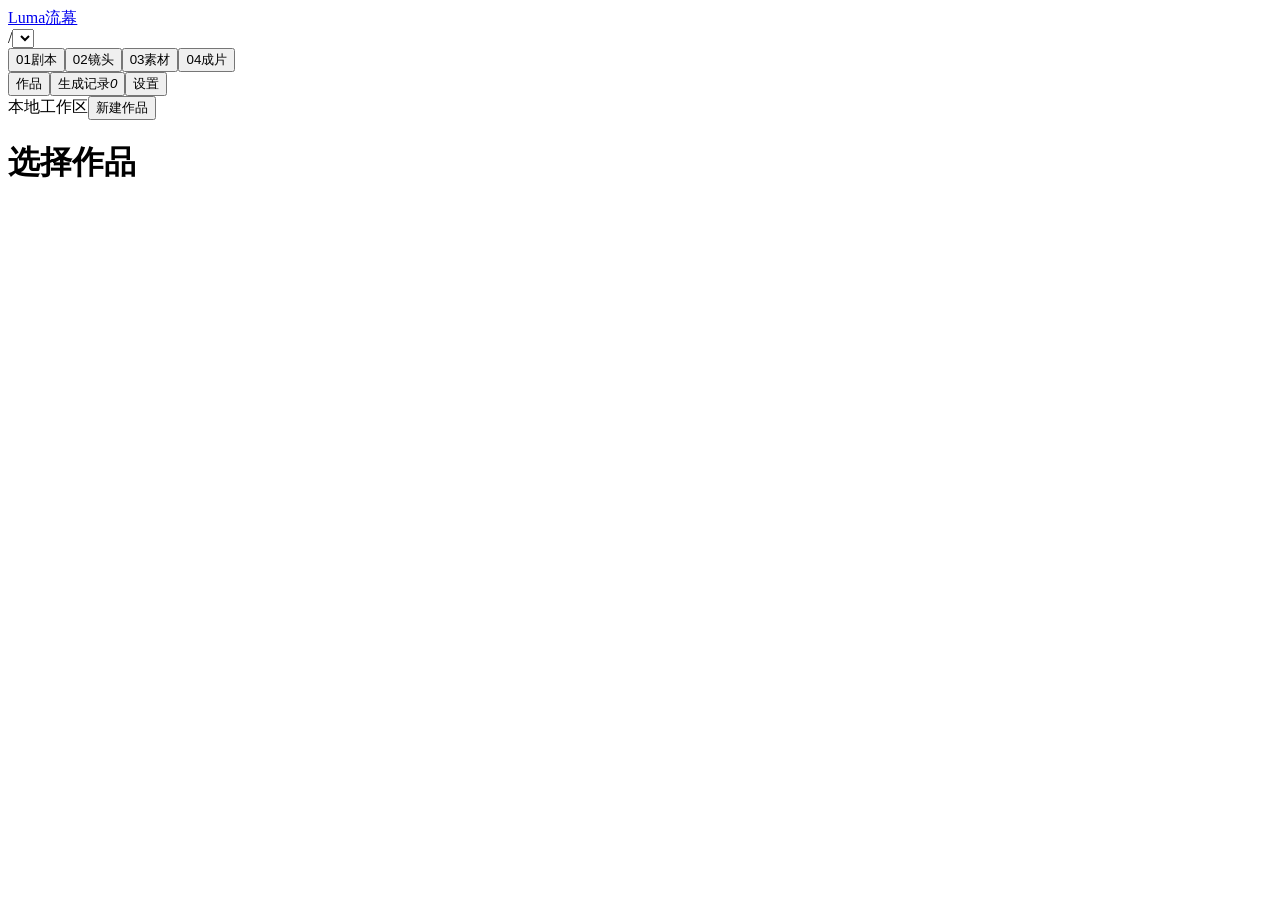
==== web/index.html @ 2d0ea931 "Publish Luma Studio developer preview source" ====
<!doctype html><html lang="zh-CN"><head><meta charset="utf-8"><meta name="viewport" content="width=device-width,initial-scale=1"><title>流幕 Luma · AI 漫剧工作室</title><link rel="stylesheet" href="/studio.css"></head><body>
<div class="studio-atmosphere" aria-hidden="true"><i></i><i></i></div>
<header class="studio-header"><a class="brand" href="/" aria-label="流幕 Luma 工作室"><span class="brand-mark" aria-hidden="true"><i></i><i></i><i></i></span><span>Luma<span class="brand-tag">流幕</span></span></a><div class="project-switch"><span aria-hidden="true">/</span><select id="projects" aria-label="切换作品"></select></div><nav class="workspace-tabs" aria-label="作品工作区"><button id="open-story"><span class="tab-number">01</span><span>剧本</span></button><button id="open-shots"><span class="tab-number">02</span><span>镜头</span></button><button id="open-assets"><span class="tab-number">03</span><span>素材</span></button><button id="open-delivery"><span class="tab-number">04</span><span>成片</span></button><span id="tab-cursor" aria-hidden="true" hidden></span></nav><nav id="nav" aria-label="工作室导航"><button data-view="library" aria-label="作品" title="作品"><img class="ui-icon" src="/icons/layout-grid.svg" alt="" aria-hidden="true"><span>作品</span></button><button data-view="jobs" aria-label="生成记录" title="生成记录"><img class="ui-icon" src="/icons/history.svg" alt="" aria-hidden="true"><span>生成记录</span><i id="jobcount">0</i></button><button data-view="settings" aria-label="设置" title="设置"><img class="ui-icon" src="/icons/adjustments-horizontal.svg" alt="" aria-hidden="true"><span>设置</span></button></nav><div class="head-right"><span id="connection">本地工作区</span><button id="new">新建作品</button></div></header>
<div class="layout"><main><div class="project-bar"><h1 id="title" class="sr-only">选择作品</h1><div id="episodebar" class="episode-bar" hidden><label for="episodes" class="sr-only">剧集</label><select id="episodes" aria-label="选择剧集"></select><span id="episode-summary"></span><button id="episode-continuity" class="text-button" hidden>确认承接</button><details class="episode-options"><summary>剧集选项</summary><div class="actions"><button id="rename-episode">重命名</button><button id="add-episode">新建一集</button></div></details></div></div><section id="content"></section><nav id="workspace-stepper" aria-label="上下切换工作区" hidden><button id="step-back" class="text-button"></button><span id="scroll-cue" role="status"></span><button id="step-next" class="text-button"></button></nav></main></div><div id="toast" role="status"></div><div id="edge-switch-feedback" data-active="false" aria-hidden="true"></div>
<dialog id="continuitydialog" class="form-sheet" aria-labelledby="continuity-title">
<form id="continuity-form">
<header class="sheet-heading"><h2 id="continuity-title">确认剧集承接</h2><button type="button" class="icon-button" data-close-sheet aria-label="关闭窗口"><img class="ui-icon" src="/icons/x.svg" alt="" aria-hidden="true"></button></header>
<section class="sheet-body">
<p id="continuity-note"></p><div id="continuity-diff"></div>
<label id="continuity-choice">本集如何承接<select id="continuity-resolution"><option value="inherit">继承上集状态</option><option value="keep">保留本集原状态</option></select></label>
<label id="continuity-reason-label" hidden>保留原因<textarea id="continuity-reason" rows="2" maxlength="2000"></textarea></label>
</section>
<footer class="form-footer"><button type="button" class="text-button" id="continuity-upstream" hidden>查看上集</button><button type="submit" id="continuity-confirm">确认承接</button></footer>
</form></dialog>
<dialog id="projectnamedialog" aria-labelledby="project-name-title" class="form-sheet"><form id="project-name-form"><header class="sheet-heading"><h2 id="project-name-title">作品名称</h2><button type="button" class="icon-button" data-close-sheet aria-label="关闭窗口"><img class="ui-icon" src="/icons/x.svg" alt="" aria-hidden="true"></button></header><section class="sheet-body"><label>名称<input id="project-name" autofocus required maxlength="200" autocomplete="off"></label></section><div class="actions"><button type="button" id="project-name-cancel">取消</button><button type="submit" class="primary">保存名称</button></div></form></dialog><dialog id="newdialog" aria-labelledby="new-title" class="form-sheet"><form id="newform"><header class="sheet-heading"><h2 id="new-title">新建作品</h2><button type="button" class="icon-button" data-close-sheet aria-label="关闭窗口"><img class="ui-icon" src="/icons/x.svg" alt="" aria-hidden="true"></button></header><section class="sheet-body"><label>作品名称<input name="title" autofocus required maxlength="200" placeholder="例如：末班渡轮"></label><details class="new-work-script"><summary>添加已有剧本（可稍后）</summary><label>第一集剧本<textarea name="script" rows="5" placeholder="粘贴小说、故事或剧本。"></textarea></label></details></section><div class="actions"><button type="button" id="close">取消</button><button class="primary">创建作品</button></div></form></dialog><dialog id="episodedialog" aria-labelledby="episode-dialog-title" class="form-sheet"><form id="episodeform"><header class="sheet-heading"><h2 id="episode-dialog-title">新建一集</h2><button type="button" class="icon-button" data-close-sheet aria-label="关闭窗口"><img class="ui-icon" src="/icons/x.svg" alt="" aria-hidden="true"></button></header><section class="sheet-body"><label>剧集名称<input id="episode-name" autofocus required maxlength="100" autocomplete="off"></label></section><div class="actions"><button type="button" id="episode-close">取消</button><button class="primary">保存剧集</button></div></form></dialog><dialog id="assetdialog" aria-labelledby="asset-title" class="form-sheet"><form id="assetform"><header class="sheet-heading"><h2 id="asset-title">新增素材</h2><button type="button" class="icon-button" data-close-sheet aria-label="关闭窗口"><img class="ui-icon" src="/icons/x.svg" alt="" aria-hidden="true"></button></header><section class="sheet-body"><label>素材名称<input name="name" autofocus required maxlength="200"></label><label>素材类型<select name="kind"><option value="character">角色</option><option value="scene">场景</option><option value="prop">道具</option><option value="style">视觉风格</option><option value="voice">声音</option></select></label><label>外观与风格<textarea name="description" rows="4"></textarea></label></section><div class="actions"><button type="button" id="asset-close">取消</button><button class="primary">添加素材</button></div></form></dialog><dialog id="adoptdialog" aria-labelledby="adopt-title" class="form-sheet"><form method="dialog"><header class="sheet-heading"><h2 id="adopt-title">采纳整集分镜方案</h2><button type="button" class="icon-button" data-close-sheet aria-label="关闭窗口"><img class="ui-icon" src="/icons/x.svg" alt="" aria-hidden="true"></button></header><section class="sheet-body"><label>采纳方式<select id="adopt-mode"><option value="append">追加到现有镜头之后</option><option value="merge">按序合并：只更新文字，保留素材</option><option value="replace">整版替换：换掉本集全部镜头</option></select></label><p id="adopt-note" class="muted"></p><ol id="adopt-list" class="adopt-list"></ol><p id="adopt-blocked" class="candidate-warning" role="status" hidden></p></section><div class="actions"><button value="cancel">取消</button><button value="confirm" id="adopt-confirm" class="primary">采纳</button></div></form></dialog><dialog id="revisiondialog" aria-labelledby="revision-title" class="form-sheet"><form method="dialog"><header class="sheet-heading"><h2 id="revision-title">确认这一镜的修改</h2><button type="button" class="icon-button" data-close-sheet aria-label="关闭窗口"><img class="ui-icon" src="/icons/x.svg" alt="" aria-hidden="true"></button></header><section class="sheet-body"><p id="revision-note" class="muted"></p><div id="revision-diff" class="revision-diff"></div><p class="muted">只更新这一镜。原有画面和声音会保留，应用后需要重新确认这一镜。</p></section><div class="actions"><button value="cancel">暂不修改</button><button value="confirm" class="primary">确认修改</button></div></form></dialog><dialog id="confirmdialog" aria-labelledby="confirm-title" class="form-sheet"><form method="dialog"><header class="sheet-heading"><h2 id="confirm-title">确认制作操作</h2><button type="button" class="icon-button" data-close-sheet aria-label="关闭窗口"><img class="ui-icon" src="/icons/x.svg" alt="" aria-hidden="true"></button></header><section class="sheet-body"><p id="confirm-message"></p></section><div class="actions"><button value="cancel">取消</button><button value="confirm" class="primary">确认继续</button></div></form></dialog><script src="/creation-ui.js"></script><script src="/drama-import-ui.js"></script><script src="/preparation-ui.js"></script><script src="/editor-ui.js"></script><script src="/workspace-ui.js"></script><script src="/character-ui.js"></script><script src="/production-ui.js"></script><script src="/canvas-ui.js"></script><script src="/navigation-ui.js"></script><script src="/app.js"></script></body></html>
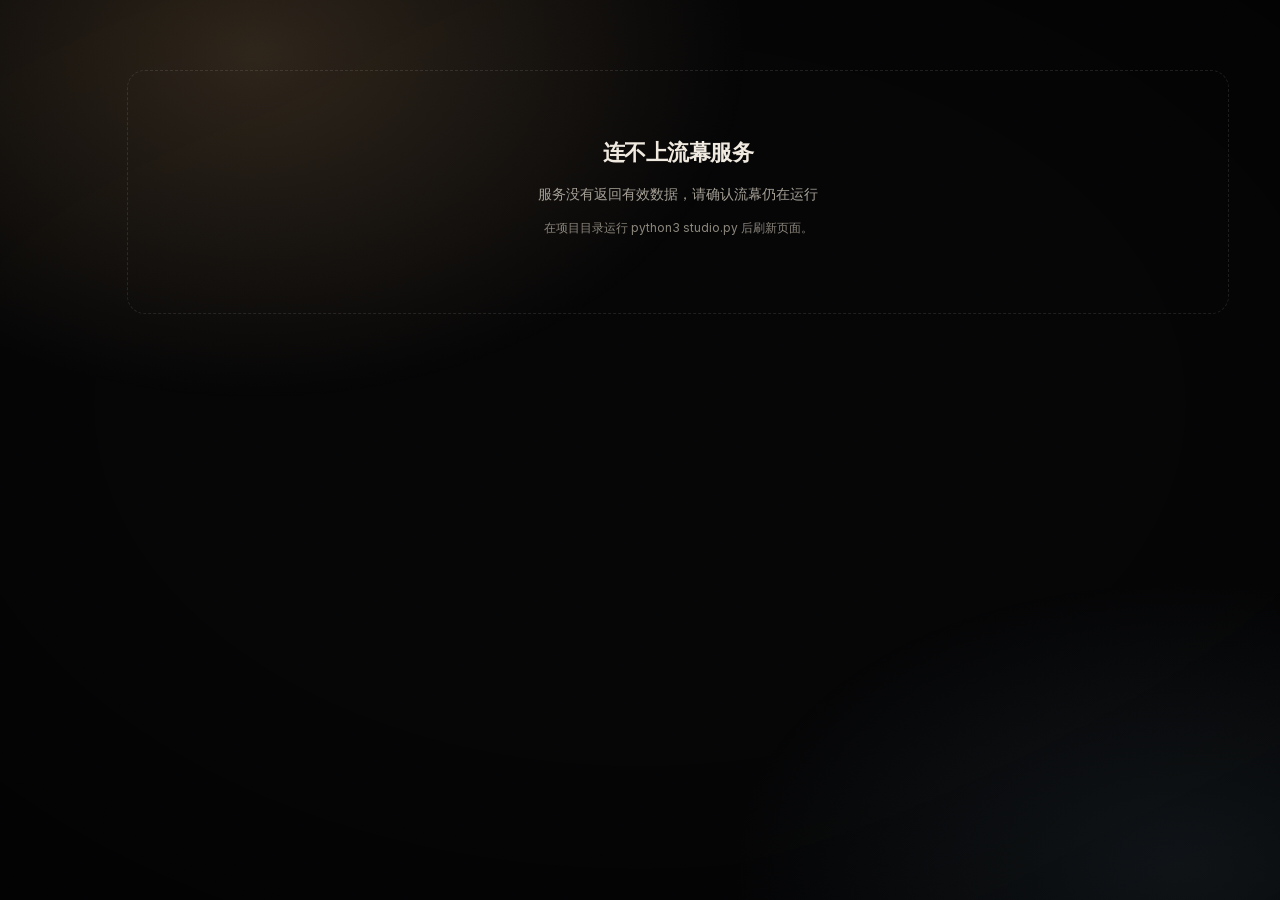
==== commit 45c3c7d0: "Sync Luma Studio workspace and document the developer preview" ====
--- a/web/index.html
+++ b/web/index.html
@@ -1,15 +1,36 @@
-<!doctype html><html lang="zh-CN"><head><meta charset="utf-8"><meta name="viewport" content="width=device-width,initial-scale=1"><title>流幕 Luma · AI 漫剧工作室</title><link rel="stylesheet" href="/studio.css"></head><body>
-<div class="studio-atmosphere" aria-hidden="true"><i></i><i></i></div>
-<header class="studio-header"><a class="brand" href="/" aria-label="流幕 Luma 工作室"><span class="brand-mark" aria-hidden="true"><i></i><i></i><i></i></span><span>Luma<span class="brand-tag">流幕</span></span></a><div class="project-switch"><span aria-hidden="true">/</span><select id="projects" aria-label="切换作品"></select></div><nav class="workspace-tabs" aria-label="作品工作区"><button id="open-story"><span class="tab-number">01</span><span>剧本</span></button><button id="open-shots"><span class="tab-number">02</span><span>镜头</span></button><button id="open-assets"><span class="tab-number">03</span><span>素材</span></button><button id="open-delivery"><span class="tab-number">04</span><span>成片</span></button><span id="tab-cursor" aria-hidden="true" hidden></span></nav><nav id="nav" aria-label="工作室导航"><button data-view="library" aria-label="作品" title="作品"><img class="ui-icon" src="/icons/layout-grid.svg" alt="" aria-hidden="true"><span>作品</span></button><button data-view="jobs" aria-label="生成记录" title="生成记录"><img class="ui-icon" src="/icons/history.svg" alt="" aria-hidden="true"><span>生成记录</span><i id="jobcount">0</i></button><button data-view="settings" aria-label="设置" title="设置"><img class="ui-icon" src="/icons/adjustments-horizontal.svg" alt="" aria-hidden="true"><span>设置</span></button></nav><div class="head-right"><span id="connection">本地工作区</span><button id="new">新建作品</button></div></header>
-<div class="layout"><main><div class="project-bar"><h1 id="title" class="sr-only">选择作品</h1><div id="episodebar" class="episode-bar" hidden><label for="episodes" class="sr-only">剧集</label><select id="episodes" aria-label="选择剧集"></select><span id="episode-summary"></span><button id="episode-continuity" class="text-button" hidden>确认承接</button><details class="episode-options"><summary>剧集选项</summary><div class="actions"><button id="rename-episode">重命名</button><button id="add-episode">新建一集</button></div></details></div></div><section id="content"></section><nav id="workspace-stepper" aria-label="上下切换工作区" hidden><button id="step-back" class="text-button"></button><span id="scroll-cue" role="status"></span><button id="step-next" class="text-button"></button></nav></main></div><div id="toast" role="status"></div><div id="edge-switch-feedback" data-active="false" aria-hidden="true"></div>
-<dialog id="continuitydialog" class="form-sheet" aria-labelledby="continuity-title">
-<form id="continuity-form">
-<header class="sheet-heading"><h2 id="continuity-title">确认剧集承接</h2><button type="button" class="icon-button" data-close-sheet aria-label="关闭窗口"><img class="ui-icon" src="/icons/x.svg" alt="" aria-hidden="true"></button></header>
-<section class="sheet-body">
-<p id="continuity-note"></p><div id="continuity-diff"></div>
-<label id="continuity-choice">本集如何承接<select id="continuity-resolution"><option value="inherit">继承上集状态</option><option value="keep">保留本集原状态</option></select></label>
-<label id="continuity-reason-label" hidden>保留原因<textarea id="continuity-reason" rows="2" maxlength="2000"></textarea></label>
-</section>
-<footer class="form-footer"><button type="button" class="text-button" id="continuity-upstream" hidden>查看上集</button><button type="submit" id="continuity-confirm">确认承接</button></footer>
-</form></dialog>
-<dialog id="projectnamedialog" aria-labelledby="project-name-title" class="form-sheet"><form id="project-name-form"><header class="sheet-heading"><h2 id="project-name-title">作品名称</h2><button type="button" class="icon-button" data-close-sheet aria-label="关闭窗口"><img class="ui-icon" src="/icons/x.svg" alt="" aria-hidden="true"></button></header><section class="sheet-body"><label>名称<input id="project-name" autofocus required maxlength="200" autocomplete="off"></label></section><div class="actions"><button type="button" id="project-name-cancel">取消</button><button type="submit" class="primary">保存名称</button></div></form></dialog><dialog id="newdialog" aria-labelledby="new-title" class="form-sheet"><form id="newform"><header class="sheet-heading"><h2 id="new-title">新建作品</h2><button type="button" class="icon-button" data-close-sheet aria-label="关闭窗口"><img class="ui-icon" src="/icons/x.svg" alt="" aria-hidden="true"></button></header><section class="sheet-body"><label>作品名称<input name="title" autofocus required maxlength="200" placeholder="例如：末班渡轮"></label><details class="new-work-script"><summary>添加已有剧本（可稍后）</summary><label>第一集剧本<textarea name="script" rows="5" placeholder="粘贴小说、故事或剧本。"></textarea></label></details></section><div class="actions"><button type="button" id="close">取消</button><button class="primary">创建作品</button></div></form></dialog><dialog id="episodedialog" aria-labelledby="episode-dialog-title" class="form-sheet"><form id="episodeform"><header class="sheet-heading"><h2 id="episode-dialog-title">新建一集</h2><button type="button" class="icon-button" data-close-sheet aria-label="关闭窗口"><img class="ui-icon" src="/icons/x.svg" alt="" aria-hidden="true"></button></header><section class="sheet-body"><label>剧集名称<input id="episode-name" autofocus required maxlength="100" autocomplete="off"></label></section><div class="actions"><button type="button" id="episode-close">取消</button><button class="primary">保存剧集</button></div></form></dialog><dialog id="assetdialog" aria-labelledby="asset-title" class="form-sheet"><form id="assetform"><header class="sheet-heading"><h2 id="asset-title">新增素材</h2><button type="button" class="icon-button" data-close-sheet aria-label="关闭窗口"><img class="ui-icon" src="/icons/x.svg" alt="" aria-hidden="true"></button></header><section class="sheet-body"><label>素材名称<input name="name" autofocus required maxlength="200"></label><label>素材类型<select name="kind"><option value="character">角色</option><option value="scene">场景</option><option value="prop">道具</option><option value="style">视觉风格</option><option value="voice">声音</option></select></label><label>外观与风格<textarea name="description" rows="4"></textarea></label></section><div class="actions"><button type="button" id="asset-close">取消</button><button class="primary">添加素材</button></div></form></dialog><dialog id="adoptdialog" aria-labelledby="adopt-title" class="form-sheet"><form method="dialog"><header class="sheet-heading"><h2 id="adopt-title">采纳整集分镜方案</h2><button type="button" class="icon-button" data-close-sheet aria-label="关闭窗口"><img class="ui-icon" src="/icons/x.svg" alt="" aria-hidden="true"></button></header><section class="sheet-body"><label>采纳方式<select id="adopt-mode"><option value="append">追加到现有镜头之后</option><option value="merge">按序合并：只更新文字，保留素材</option><option value="replace">整版替换：换掉本集全部镜头</option></select></label><p id="adopt-note" class="muted"></p><ol id="adopt-list" class="adopt-list"></ol><p id="adopt-blocked" class="candidate-warning" role="status" hidden></p></section><div class="actions"><button value="cancel">取消</button><button value="confirm" id="adopt-confirm" class="primary">采纳</button></div></form></dialog><dialog id="revisiondialog" aria-labelledby="revision-title" class="form-sheet"><form method="dialog"><header class="sheet-heading"><h2 id="revision-title">确认这一镜的修改</h2><button type="button" class="icon-button" data-close-sheet aria-label="关闭窗口"><img class="ui-icon" src="/icons/x.svg" alt="" aria-hidden="true"></button></header><section class="sheet-body"><p id="revision-note" class="muted"></p><div id="revision-diff" class="revision-diff"></div><p class="muted">只更新这一镜。原有画面和声音会保留，应用后需要重新确认这一镜。</p></section><div class="actions"><button value="cancel">暂不修改</button><button value="confirm" class="primary">确认修改</button></div></form></dialog><dialog id="confirmdialog" aria-labelledby="confirm-title" class="form-sheet"><form method="dialog"><header class="sheet-heading"><h2 id="confirm-title">确认制作操作</h2><button type="button" class="icon-button" data-close-sheet aria-label="关闭窗口"><img class="ui-icon" src="/icons/x.svg" alt="" aria-hidden="true"></button></header><section class="sheet-body"><p id="confirm-message"></p></section><div class="actions"><button value="cancel">取消</button><button value="confirm" class="primary">确认继续</button></div></form></dialog><script src="/creation-ui.js"></script><script src="/drama-import-ui.js"></script><script src="/preparation-ui.js"></script><script src="/editor-ui.js"></script><script src="/workspace-ui.js"></script><script src="/character-ui.js"></script><script src="/production-ui.js"></script><script src="/canvas-ui.js"></script><script src="/navigation-ui.js"></script><script src="/app.js"></script></body></html>
+<!doctype html>
+<html lang="zh-CN">
+<head>
+<meta charset="utf-8">
+<meta name="viewport" content="width=device-width,initial-scale=1">
+<meta name="color-scheme" content="dark">
+<title>Luma 流幕</title>
+<link rel="icon" type="image/png" sizes="128x128" href="assets/luma-mark.png?v=clapper-cutout">
+<link rel="stylesheet" href="studio.css">
+</head>
+<body>
+<div class="ambient" aria-hidden="true"><div class="ambient-veil"></div></div>
+<div class="app" id="app">
+  <nav class="rail" id="rail" aria-label="主导航"></nav>
+  <header class="topbar">
+    <div class="context" id="context"></div>
+    <div class="top-actions" id="top-actions"></div>
+  </header>
+  <main id="view" class="view" tabindex="-1"></main>
+</div>
+<aside class="drawer" id="drawer" aria-label="生成记录" hidden></aside>
+<dialog class="modal" id="modal"></dialog>
+<div class="toasts" id="toasts" role="status" aria-live="polite"></div>
+<script src="js/core.js"></script>
+<script src="js/logic.js"></script>
+<script src="js/gesture.js"></script>
+<script src="js/library.js"></script>
+<script src="js/script.js"></script>
+<script src="js/cast.js"></script>
+<script src="js/shots.js"></script>
+<script src="js/delivery.js"></script>
+<script src="js/jobs.js"></script>
+<script src="js/settings.js"></script>
+<script src="js/app.js"></script>
+</body>
+</html>
--- a/web/studio.css
+++ b/web/studio.css
@@ -0,0 +1,600 @@
+/* 流幕 · 深色放映厅：画面是主角，界面退后 */
+@font-face{font-family:"Inter";src:url(fonts/InterVariable.woff2) format("woff2");font-weight:100 900;font-display:swap}
+:root{
+  --black:#000;
+  --glass:rgba(255,255,255,.055);
+  --glass-2:rgba(255,255,255,.09);
+  --glass-3:rgba(255,255,255,.14);
+  --line:rgba(255,255,255,.09);
+  --line-2:rgba(255,255,255,.16);
+  --text:#f3f2ee;
+  --text-2:#a7a6a0;
+  --text-3:#a29e96;
+  --ok:#8fe3ad;
+  --wait:#f2c45a;
+  --stop:#ff8f75;
+  --focus:#ffffff;
+  --r-s:8px;--r-m:12px;--r-l:18px;
+  --type-detail:12px;
+  --type-label:13px;
+  --type-control:14px;
+  --type-reading:16px;
+  --space-2:8px;
+  --space-3:12px;
+  --space-4:16px;
+  --modal-inset:clamp(14px,2.5vw,22px);
+  --font:"Inter",-apple-system,"PingFang SC","Hiragino Sans GB","Microsoft YaHei",sans-serif;
+  --ease:cubic-bezier(.2,.7,.2,1);
+}
+*{box-sizing:border-box}
+html,body{margin:0;height:100%;background:var(--black);color:var(--text);font:var(--type-control)/1.55 var(--font);-webkit-font-smoothing:antialiased}
+button,input,select,textarea{font:inherit;color:inherit}
+img,video{display:block;max-width:100%}
+[hidden]{display:none!important}
+.num{font-variant-numeric:tabular-nums}
+:focus-visible{outline:2px solid var(--focus);outline-offset:2px;border-radius:6px}
+::selection{background:rgba(255,255,255,.25)}
+
+/* 氛围背景：当前画面放大模糊 */
+.ambient{position:fixed;inset:0;overflow:hidden;z-index:0;pointer-events:none}
+.ambient-media{position:absolute;inset:-12%;background-size:cover;background-position:center;filter:blur(80px) saturate(1.35) brightness(.7);opacity:.55;transform:scale(1.1);transition:background-image .8s var(--ease),opacity .8s var(--ease)}
+.ambient-media video{width:100%;height:100%;object-fit:cover}
+.ambient-veil{position:absolute;inset:0;background:radial-gradient(ellipse 80% 70% at 50% 40%,transparent 0,rgba(0,0,0,.55) 60%,#000 100%)}
+
+/* 顶栏和工作区共用内容边线，切页时外框保持原位。 */
+:root{
+  --workspace-gutter:max(clamp(32px,4vw,68px),calc((100% - 1320px)/2));
+  --workspace-top:clamp(10px,1.6vh,16px);
+  --workspace-bottom:16px;
+  --workspace-side:clamp(280px,26vw,380px);
+  --workspace-gap:14px;
+}
+.app{position:relative;z-index:1;display:grid;grid-template-columns:76px minmax(0,1fr);grid-template-rows:56px minmax(0,1fr);height:100vh;height:100dvh}
+.rail{grid-column:1;grid-row:1/3;display:flex;flex-direction:column;align-items:center;gap:4px;padding:14px 0 16px;background:rgba(0,0,0,.42);backdrop-filter:blur(24px);border-right:1px solid var(--line);z-index:5}
+.rail-mark{width:34px;height:34px;border:0;padding:0;margin-bottom:16px;border-radius:9px;cursor:pointer;background:none;display:grid;place-items:center}
+.rail-mark img{width:100%;height:100%;display:block}
+.rail-mark:hover{opacity:.82}
+.rail-item{position:relative;width:60px;padding:8px 0 7px;border:0;border-radius:12px;background:none;color:var(--text-2);display:flex;flex-direction:column;align-items:center;gap:4px;font-size:11px;cursor:pointer}
+.rail-item:hover{color:var(--text);background:var(--glass)}
+.rail-item[aria-current="page"],.rail-item[aria-expanded="true"]{color:var(--text);background:var(--glass-2)}
+.rail-item:disabled{opacity:.28;cursor:not-allowed;background:none}
+.rail-gap{flex:1}
+.rail-badge{position:absolute;top:3px;right:9px;min-width:16px;height:16px;padding:0 4px;border-radius:8px;background:#fff;color:#000;font-size:10px;display:grid;place-items:center}
+.topbar{grid-column:2;grid-row:1;display:flex;align-items:center;gap:14px;padding-inline:var(--workspace-gutter)}
+.context{display:flex;align-items:center;gap:6px;min-width:0}
+.top-actions{margin-left:auto;display:flex;align-items:center;gap:8px}
+.view{grid-column:2;grid-row:2;min-height:0;overflow:clip;outline:none}
+
+/* 按钮 */
+.btn{text-decoration:none;display:inline-flex;align-items:center;justify-content:center;gap:7px;height:36px;padding:0 16px;border-radius:999px;border:1px solid var(--line-2);background:var(--glass);backdrop-filter:blur(16px);color:var(--text);font-weight:550;font-size:var(--type-label);cursor:pointer;white-space:nowrap;transition:background .15s,border-color .15s,opacity .15s}
+.btn:hover{background:var(--glass-2);border-color:rgba(255,255,255,.24)}
+.btn.primary{background:#fff;color:#000;border-color:#fff}
+.btn.primary:hover{background:#e9e9e6}
+.btn.ghost{background:none;border-color:transparent;color:var(--text-2)}
+.btn.ghost:hover{color:var(--text);background:var(--glass)}
+.btn.small{height:30px;padding:0 11px;font-size:var(--type-detail)}
+.btn.danger{color:var(--stop)}
+.btn:disabled{opacity:.38;cursor:not-allowed}
+.btn .spark{font-size:12px;opacity:.85}
+.icon-btn{width:36px;height:36px;padding:0;border-radius:50%}
+.badge{min-width:18px;height:18px;padding:0 5px;border-radius:9px;background:#fff;color:#000;font-size:11px;font-weight:700;display:inline-grid;place-items:center}
+
+/* 下拉切换 */
+.switch{display:flex;align-items:center;gap:6px;height:34px;padding:0 12px;border-radius:999px;background:none;border:1px solid transparent;color:var(--text-2);cursor:pointer;max-width:240px}
+.switch:hover{background:var(--glass);color:var(--text)}
+.switch b{color:var(--text);font-weight:550;overflow:hidden;text-overflow:ellipsis;white-space:nowrap}
+.switch svg{flex:none;opacity:.6}
+.menu{position:fixed;z-index:30;min-width:220px;max-height:60vh;overflow:auto;padding:6px;border-radius:var(--r-m);background:rgba(18,18,18,.92);border:1px solid var(--line-2);backdrop-filter:blur(24px);box-shadow:0 20px 60px rgba(0,0,0,.6)}
+.menu button{display:flex;width:100%;align-items:center;justify-content:space-between;gap:10px;padding:8px 10px;border:0;background:none;border-radius:8px;text-align:left;cursor:pointer;color:var(--text-2)}
+.menu button:hover,.menu button[aria-current="true"]{background:var(--glass-2);color:var(--text)}
+.menu hr{border:0;border-top:1px solid var(--line);margin:6px 2px}
+
+/* 表单 */
+.field{display:flex;flex-direction:column;gap:6px}
+.field>span{font-size:var(--type-label);color:var(--text-2)}
+.input,.select,.textarea{width:100%;min-width:0;background:rgba(255,255,255,.04);border:1px solid var(--line);border-radius:var(--r-s);padding:9px 11px;color:var(--text);transition:border-color .15s,background .15s}
+.input:hover,.select:hover,.textarea:hover{border-color:var(--line-2)}
+.input:focus,.select:focus,.textarea:focus{outline:none;border-color:rgba(255,255,255,.4);background:rgba(255,255,255,.06)}
+.textarea{resize:vertical;min-height:84px;line-height:1.65}
+.select{appearance:none;background-image:linear-gradient(45deg,transparent 50%,#999 50%),linear-gradient(135deg,#999 50%,transparent 50%);background-position:calc(100% - 15px) 52%,calc(100% - 10px) 52%;background-size:5px 5px;background-repeat:no-repeat;padding-right:30px}
+.select option{background:#161616}
+.row{display:flex;gap:10px;align-items:center}
+.row.wrap{flex-wrap:wrap}
+.grid2{display:grid;grid-template-columns:1fr 1fr;gap:12px}
+.muted{color:var(--text-2)}
+.faint{color:var(--text-3);font-size:var(--type-detail);line-height:1.5}
+.spacer{flex:1}
+
+/* 状态 */
+.dot{width:7px;height:7px;border-radius:50%;flex:none;background:var(--text-3)}
+.dot.ok{background:var(--ok)}.dot.wait{background:var(--wait)}.dot.stop{background:var(--stop)}.dot.run{background:#fff;animation:pulse 1.4s ease-in-out infinite}
+@keyframes pulse{50%{opacity:.3}}
+.status{display:inline-flex;align-items:center;gap:7px;font-size:12px;color:var(--text-2)}
+.chip{display:inline-flex;align-items:center;gap:6px;height:26px;padding:0 10px;border-radius:999px;background:rgba(0,0,0,.45);border:1px solid var(--line-2);backdrop-filter:blur(12px);font-size:12px;color:#dcdbd6;white-space:nowrap}
+.notice{display:flex;gap:12px;align-items:flex-start;padding:12px 14px;border-radius:var(--r-m);border:1px solid var(--line-2);background:var(--glass)}
+.notice.wait{border-color:rgba(242,196,90,.35);background:rgba(242,196,90,.07)}
+.notice.stop{border-color:rgba(255,143,117,.35);background:rgba(255,143,117,.07)}
+.notice p{margin:0}
+.notice .grow{flex:1;min-width:0}
+
+/* 面板 */
+.panel{background:rgba(14,14,14,.72);border:1px solid var(--line);border-radius:var(--r-l);backdrop-filter:blur(28px)}
+.panel-head{display:flex;align-items:center;gap:var(--space-2);padding:var(--space-4) var(--space-4) 0}
+.panel-head h2{margin:0;font-size:var(--type-reading);font-weight:600;letter-spacing:-.01em}
+.panel-body{padding:var(--space-4);display:flex;flex-direction:column;gap:var(--space-3)}
+h1,h2,h3{letter-spacing:-.02em}
+
+/* 场记板：作品库与镜头工作台共用的创作栏 */
+.slate{position:relative;border-radius:20px;background:rgba(20,20,20,.86);border:1px solid var(--line-2);backdrop-filter:blur(30px);box-shadow:0 24px 80px rgba(0,0,0,.55);padding:12px 16px 14px}
+.slate-tag{display:flex;align-items:center;gap:12px;font-size:12px;color:var(--text-3);padding:0 0 9px 34px;margin-bottom:10px;border-bottom:1px dashed var(--line-2);position:relative;min-height:22px}
+.slate-tag:before{content:"";position:absolute;left:0;top:3px;width:24px;height:12px;border-radius:2px;background:repeating-linear-gradient(135deg,rgba(255,255,255,.75) 0 4px,transparent 4px 8px);opacity:.55}
+.slate-tag .num{color:var(--text-2)}
+.slate-state{display:inline-flex;align-items:center;gap:6px}
+.slate-text{display:block;width:100%;border:0;background:none;resize:none;color:var(--text);font-size:15px;line-height:1.7;min-height:52px;padding:0}
+.slate-text:focus{outline:none}
+.slate-text::placeholder,.slate-title::placeholder{color:var(--text-3)}
+.slate-row{display:flex;align-items:center;gap:10px;margin-top:10px}
+.slate-title{width:210px;background:none;border:0;border-bottom:1px solid var(--line-2);padding:6px 2px;color:var(--text);font-size:13px}
+.slate-title:focus{outline:none;border-color:rgba(255,255,255,.5)}
+
+/* 作品库 */
+.library{display:flex;flex-direction:column}
+.lib-hero{display:flex;flex-direction:column;align-items:center;text-align:center;gap:12px;margin-bottom:60px}
+.lib-hero h1{margin:0;font-size:46px;line-height:1.08;font-weight:650;letter-spacing:-.035em}
+.lib-hero p{margin:0;color:var(--text-2)}
+.slate.big{width:min(860px,100%);text-align:left;margin-top:16px}
+.lib-head{display:flex;align-items:baseline;gap:12px;margin:0 0 8px}
+.lib-head h2{margin:0;font-size:20px;font-weight:620}
+.wall{display:grid;grid-template-columns:repeat(auto-fill,minmax(min(100%,190px),1fr));gap:16px}
+.work{position:relative;display:block;width:100%;min-width:0;border-radius:16px;overflow:hidden;border:1px solid var(--line);background:#0c0c0c;padding:0;text-align:left;cursor:pointer;transition:border-color .2s,transform .3s var(--ease)}
+.work:hover{border-color:var(--line-2);transform:translateY(-2px)}
+.work .cover{position:absolute;inset:0;background-size:cover;background-position:center}
+.work .cover.empty{display:grid;place-items:center;background:radial-gradient(ellipse at 30% 25%,#2a2a2a,#0b0b0b 72%)}
+.work .cover.empty span{font-size:72px;font-weight:700;color:rgba(255,255,255,.08)}
+.work:after{content:"";position:absolute;inset:0;background:linear-gradient(180deg,transparent 45%,rgba(0,0,0,.88))}
+.work .meta{position:absolute;left:0;right:0;bottom:0;z-index:1;padding:16px 18px}
+.work h3{margin:0 0 5px;font-size:17px;font-weight:620}
+.work .facts{display:flex;gap:10px;color:var(--text-2);font-size:12px}
+.lib-empty{text-align:center}
+.empty-state{border:1px dashed var(--line-2);border-radius:var(--r-l);padding:64px 32px;text-align:center;color:var(--text-2)}
+.empty-state h2{color:var(--text);margin:0 0 8px;font-size:22px}
+
+/* 剧本页 */
+.desk{display:grid;grid-template-rows:minmax(0,1fr)}
+.script-sheet{display:flex;flex-direction:column;min-height:0;overflow:auto;overscroll-behavior-y:contain}
+.script-sheet .sheet-head{display:flex;align-items:center;gap:12px;padding:18px 22px;border-bottom:1px solid var(--line)}
+.script-sheet h1{margin:0;font-size:22px;font-weight:620}
+.script-text{flex:1;width:100%;min-height:64px;padding:clamp(12px,2.6vh,26px) 28px;border:0;background:none;resize:none;color:var(--text);font-size:var(--type-reading);line-height:1.75;max-width:72ch;margin:0 auto;display:block}
+.script-text:focus{outline:none}
+.script-mobile-tabs{display:none}
+.script-sheet .sheet-head,.script-foot{flex:none}
+.script-tools{min-height:0;overflow:auto;overscroll-behavior-y:contain}
+.script-tools>.panel{flex:none}
+.script-reader{white-space:pre-wrap;overflow-wrap:anywhere;line-height:1.85;max-width:72ch;margin:0 auto;width:100%;padding:0 0 12px}
+.script-foot{display:flex;align-items:center;gap:10px;padding:12px 18px;border-top:1px solid var(--line)}
+.side-stack{display:flex;flex-direction:column;gap:16px}
+.ep-list{display:flex;flex-direction:column;gap:2px}
+.ep-list button{display:flex;align-items:center;gap:10px;padding:9px 10px;border-radius:8px;border:0;background:none;color:var(--text-2);cursor:pointer;text-align:left}
+.ep-list button:hover{background:var(--glass)}
+.ep-list button[aria-current="true"]{background:var(--glass-2);color:var(--text)}
+.ep-list .count{margin-left:auto;font-size:12px;color:var(--text-3)}
+.seg{display:inline-flex;padding:3px;border-radius:999px;background:rgba(255,255,255,.05);border:1px solid var(--line)}
+.seg button{border:0;background:none;padding:6px 14px;border-radius:999px;color:var(--text-2);cursor:pointer;font-size:13px}
+.seg button[aria-pressed="true"]{background:#fff;color:#000}
+
+/* 镜头工作台：画面铺满，浮层按需出现，底部场记板 */
+.bench{display:flex;flex-direction:column;gap:10px}
+.shot-workspace{flex:1;min-height:0;display:grid;grid-template-columns:minmax(0,1fr);grid-template-rows:minmax(0,1fr)}
+.desk,.delivery,.shot-workspace.has-inspector{grid-template-columns:minmax(0,1fr) var(--workspace-side);gap:var(--workspace-gap)}
+.stage{position:relative;flex:1;min-height:0;border-radius:20px;overflow:hidden;border:1px solid var(--line);background:#050505;display:grid;place-items:center;box-shadow:0 30px 120px rgba(0,0,0,.6)}
+.stage-media{position:absolute;inset:0;display:grid;place-items:center}
+.stage-media,.stage-glow,.stage-info,.stage-empty{touch-action:pan-x pinch-zoom}
+.stage-media img,.stage-media video{max-width:100%;max-height:100%;object-fit:contain}
+.stage-empty{position:relative;z-index:1;text-align:center;max-width:400px;color:var(--text-2);padding:24px}
+.stage-empty h2{color:var(--text);font-size:20px;margin:0 0 8px}
+.stage-shade{position:absolute;inset:auto 0 0 0;height:50%;background:linear-gradient(180deg,transparent,rgba(0,0,0,.78));pointer-events:none}
+.stage-top{position:absolute;top:16px;left:18px;right:18px;z-index:3;display:flex;align-items:center;gap:6px}
+.chip.tool{height:30px;padding:0 13px;cursor:pointer;font-size:12px}
+.chip.tool:hover,.chip.tool.on{background:#fff;color:#000;border-color:#fff}
+.chip.tool .dot{width:6px;height:6px}
+.stage-info{position:absolute;left:26px;right:96px;bottom:22px;z-index:2}
+.stage-no{font-size:12px;color:rgba(255,255,255,.72)}
+.stage-title{margin:6px 0 0;font-size:34px;line-height:1.15;font-weight:640;letter-spacing:-.025em;max-width:26ch;text-wrap:balance;text-shadow:0 2px 24px rgba(0,0,0,.5)}
+.play{position:absolute;right:22px;bottom:22px;z-index:2;width:50px;height:50px}
+.pop{position:absolute;top:58px;right:16px;bottom:16px;width:min(390px,calc(100% - 32px));z-index:4;display:flex;flex-direction:column;background:rgba(14,14,14,.9);animation:pop .2s var(--ease)}
+.shot-workspace>aside.pop{position:relative;inset:auto;width:auto;min-height:0;overflow:hidden;background:#161617}
+.pop-head{flex:none;display:flex;align-items:center;gap:10px;padding:12px 12px 2px 18px}
+.pop-head h2{margin:0;font-size:var(--type-reading);font-weight:620}
+.pop-body{flex:1;min-height:0;overflow:auto;overscroll-behavior-y:contain;padding:12px 18px 18px;display:flex;flex-direction:column;gap:14px}
+.prep-segment-head{flex-wrap:wrap;gap:6px}
+.prep-segment-head .num,.prep-segment-head .seg button{white-space:nowrap}
+.prep-segment-head .seg{flex:none}
+.prep-segment-head .seg button{padding-inline:9px}
+.sub{font-size:12px;color:var(--text-2);margin:2px 0 -6px}
+
+.reel{flex:none;display:flex;flex-direction:column;gap:8px}
+.reel-head{display:flex;align-items:center;gap:14px;font-size:12px;color:var(--text-2);padding:0 2px}
+.filters{display:flex;gap:2px}
+.filters button{border:0;background:none;color:var(--text-3);padding:3px 10px;border-radius:999px;cursor:pointer;font-size:12px}
+.filters button[aria-pressed="true"]{color:var(--text);background:var(--glass-2)}
+.strip{display:flex;gap:6px;overflow-x:auto;padding:3px 3px 4px;scrollbar-width:thin}
+.shot{position:relative;flex:none;height:58px;min-width:84px;border-radius:10px;overflow:hidden;border:1px solid var(--line);background:#111;cursor:pointer;padding:0;opacity:.82;transition:opacity .15s}
+.shot:hover{opacity:1}
+.shot .thumb{position:absolute;inset:0;background-size:cover;background-position:center}
+.shot:after{content:"";position:absolute;inset:0;background:linear-gradient(180deg,transparent 45%,rgba(0,0,0,.75))}
+.shot .lbl{position:absolute;left:7px;bottom:4px;z-index:1;font-size:11px;color:#fff}
+.shot .dot{position:absolute;top:6px;right:6px;z-index:1;width:6px;height:6px}
+.shot[aria-current="true"]{opacity:1;outline:2px solid #fff;outline-offset:2px}
+.shot.dim{opacity:.3}
+.shot.dragging{opacity:.4}
+.shot.drop{outline:2px dashed rgba(255,255,255,.7);outline-offset:2px}
+.shot-add{flex:none;width:58px;height:58px;border-radius:10px;border:1px dashed var(--line-2);background:none;color:var(--text-2);cursor:pointer;font-size:20px}
+.shot-add:hover{color:var(--text);border-color:rgba(255,255,255,.35)}
+
+.bench>.slate{width:100%;max-height:32%;min-height:0;overflow:auto;overscroll-behavior-y:contain}
+.slate-main{display:flex;gap:14px;align-items:stretch}
+.slate-cast{display:flex;gap:6px;align-items:flex-start;padding-bottom:16px}
+.cast-ref{position:relative;width:52px;height:52px;border-radius:12px;border:1px solid var(--line-2);background:#1b1c20 center/cover;color:var(--text-3);font-weight:620;font-size:16px;cursor:pointer;padding:0}
+.cast-ref span{position:absolute;left:-4px;right:-4px;bottom:-17px;font-size:10px;font-weight:400;color:var(--text-3);white-space:nowrap;overflow:hidden;text-overflow:ellipsis;text-align:center}
+.cast-ref.add{border-style:dashed;background:none;font-size:18px;font-weight:400}
+.cast-ref:hover{border-color:rgba(255,255,255,.4)}
+.slate-body{flex:1;min-width:0;display:flex;flex-direction:column;gap:8px}
+.params{display:flex;gap:6px;flex-wrap:wrap}
+.pm{display:inline-flex;align-items:center;gap:6px;height:30px;padding:0 10px;border-radius:9px;border:1px solid var(--line);background:rgba(255,255,255,.03);font-size:12px;color:var(--text-3);cursor:pointer;white-space:nowrap}
+.pm:hover,.pm:focus-within{border-color:rgba(255,255,255,.32)}
+.pm input,.pm select{background:none;border:0;padding:0;color:var(--text);font-size:var(--type-label);outline:none}
+.pm select option{background:#161616}
+.pm input[type=number]{width:38px}
+#c-camera{width:74px}
+.pm.static{cursor:default}
+button.pm{color:var(--text-2)}
+.slate-act{display:flex;flex-direction:column;justify-content:flex-end;gap:8px;min-width:136px}
+.slate-act .btn{width:100%}
+
+/* 候选素材 */
+.takes{display:grid;grid-template-columns:repeat(2,1fr);gap:8px}
+.take{position:relative;border-radius:10px;overflow:hidden;border:1px solid var(--line);background:#0d0d0d;aspect-ratio:16/10;cursor:pointer;padding:0}
+.take img,.take video{width:100%;height:100%;object-fit:cover}
+.take .tag{position:absolute;left:6px;bottom:6px;font-size:11px;padding:2px 7px;border-radius:999px;background:rgba(0,0,0,.65);color:#ddd}
+.take[aria-pressed="true"]{outline:2px solid #fff;outline-offset:1px}
+.take .warn{position:absolute;right:6px;top:6px;font-size:11px;padding:2px 7px;border-radius:999px;background:rgba(242,196,90,.9);color:#000}
+.audio-row{display:flex;align-items:center;gap:8px;padding:8px 10px;border-radius:10px;border:1px solid var(--line);background:rgba(255,255,255,.03)}
+.audio-row audio{height:30px;flex:1;min-width:0}
+.line-card{display:flex;flex-direction:column;gap:8px;padding:12px;border-radius:var(--r-m);border:1px solid var(--line);background:rgba(255,255,255,.025)}
+.cast-pick{display:flex;flex-wrap:wrap;gap:6px}
+.cast-pick label{display:inline-flex;align-items:center;gap:6px;height:30px;padding:0 12px;border-radius:999px;border:1px solid var(--line);cursor:pointer;font-size:12px;color:var(--text-2)}
+.cast-pick input{position:absolute;opacity:0;pointer-events:none}
+.cast-pick label:has(input:checked){background:#fff;color:#000;border-color:#fff}
+.cast-pick label:has(input:focus-visible){outline:2px solid #fff;outline-offset:2px}
+
+/* 角色页 */
+.cast{display:flex;flex-direction:column;gap:16px}
+.cast-head{display:flex;align-items:center;gap:12px}
+.cast-head h1{margin:0;font-size:28px;font-weight:640}
+.people{display:grid;grid-template-columns:repeat(auto-fill,minmax(230px,1fr));gap:16px}
+.person{border-radius:var(--r-l);overflow:hidden;border:1px solid var(--line);background:#0c0c0c;cursor:pointer;padding:0;text-align:left;display:flex;flex-direction:column}
+.person .portrait{aspect-ratio:3/4;background:radial-gradient(ellipse at 50% 30%,#262626,#0b0b0b 70%);background-size:cover;background-position:center top;display:grid;place-items:center;color:var(--text-3);font-size:40px;font-weight:600}
+.person .meta{padding:12px 14px}
+.person h3{margin:0 0 3px;font-size:16px;font-weight:600}
+.things{display:grid;grid-template-columns:repeat(auto-fill,minmax(260px,1fr));gap:12px}
+.thing{display:flex;gap:12px;align-items:center;padding:12px;border-radius:var(--r-m);border:1px solid var(--line);background:rgba(255,255,255,.025);cursor:pointer;text-align:left}
+.thing .pic{width:56px;height:56px;border-radius:10px;background:#1a1a1a center/cover;flex:none}
+.thing h3{margin:0;font-size:14px;font-weight:600}
+.views{display:grid;grid-template-columns:repeat(4,1fr);gap:8px}
+.view-slot{aspect-ratio:1/1;max-height:150px;border-radius:10px;border:1px dashed var(--line-2);display:grid;place-items:center;background:#0d0d0d center/cover;color:var(--text-3);font-size:12px;cursor:pointer;position:relative;overflow:hidden}
+.view-slot span{position:absolute;bottom:6px;left:0;right:0;text-align:center;font-size:11px;color:#ddd;text-shadow:0 1px 4px #000}
+.versions{display:flex;flex-direction:column;gap:4px}
+.versions button{display:flex;align-items:center;gap:10px;padding:8px 10px;border-radius:8px;border:1px solid transparent;background:none;cursor:pointer;color:var(--text-2);text-align:left}
+.versions button[aria-current="true"]{border-color:var(--line-2);background:var(--glass);color:var(--text)}
+
+/* 成片 */
+.delivery{display:grid;grid-template-rows:minmax(0,1fr)}
+.screen{border-radius:var(--r-l);overflow:hidden;border:1px solid var(--line);background:#000;aspect-ratio:16/9;display:grid;place-items:center;position:relative}
+.screen.vertical{aspect-ratio:auto;height:calc(100vh - 200px)}
+.screen video{width:100%;height:100%;object-fit:contain}
+.screen .stage-empty{padding:24px}
+.film-meta{display:flex;align-items:center;gap:12px;margin-top:14px}
+.film-meta h1{margin:0;font-size:22px;font-weight:620}
+.check{display:flex;align-items:center;gap:12px;padding:10px 12px;border-radius:10px;border:0;background:none;width:100%;text-align:left;cursor:pointer;color:var(--text)}
+.check:hover{background:var(--glass)}
+.check .why{font-size:12px;color:var(--text-2)}
+.check .n{width:22px;font-size:12px;color:var(--text-3)}
+.films{display:flex;flex-direction:column;gap:6px}
+.film{display:flex;align-items:center;gap:10px;padding:9px 10px;border-radius:10px;border:1px solid var(--line);background:none;cursor:pointer;text-align:left;width:100%;color:var(--text-2)}
+.film[aria-current="true"]{border-color:var(--line-2);background:var(--glass);color:var(--text)}
+
+/* 生成记录抽屉 */
+.drawer{position:fixed;top:0;right:0;bottom:0;z-index:20;width:min(460px,100vw);display:flex;flex-direction:column;background:rgba(10,10,10,.9);border-left:1px solid var(--line-2);backdrop-filter:blur(30px);box-shadow:-30px 0 80px rgba(0,0,0,.5);animation:slide .25s var(--ease)}
+@keyframes slide{from{transform:translateX(24px);opacity:0}}
+.drawer-head{display:flex;align-items:center;gap:10px;padding:18px 18px 12px}
+.drawer-head h2{margin:0;font-size:17px;font-weight:620}
+.drawer-tools{display:flex;flex-wrap:wrap;gap:var(--space-2);padding:0 var(--space-4) var(--space-3);align-items:center}
+.drawer-body{flex:1;min-height:0;overflow:auto;overscroll-behavior:contain;padding:0 12px 20px;display:flex;flex-direction:column;gap:8px}
+.job{border:1px solid var(--line);border-radius:var(--r-m);background:rgba(255,255,255,.025);padding:12px 14px;display:flex;flex-direction:column;gap:10px}
+.job-top{display:flex;align-items:center;gap:10px}
+.job-top b{font-weight:600}
+.job-top time{margin-left:auto;font-size:12px;color:var(--text-3)}
+.job .err{font-size:12px;color:var(--stop)}
+.review-form{white-space:pre-wrap;font-size:13px;line-height:1.7;max-height:260px;overflow:auto;padding:10px 12px;border-radius:10px;background:rgba(0,0,0,.35);border:1px solid var(--line)}
+
+/* 弹窗 */
+.modal{border:1px solid var(--line-2);border-radius:20px;padding:0;background:rgba(16,16,16,.94);color:var(--text);width:min(620px,calc(100vw - 32px));max-height:min(86dvh,900px);backdrop-filter:blur(30px);box-shadow:0 40px 120px rgba(0,0,0,.7)}
+.modal.wide{width:min(920px,calc(100vw - 32px))}
+.modal::backdrop{background:rgba(0,0,0,.6);backdrop-filter:blur(6px)}
+.modal[open]{display:flex;flex-direction:column;animation:pop .2s var(--ease)}
+@keyframes pop{from{transform:translateY(8px) scale(.985);opacity:0}}
+.modal-head{flex:none;display:flex;align-items:center;gap:var(--space-2);padding:var(--space-4) var(--modal-inset) 4px}
+.modal-head h2{min-width:0;margin:0;font-size:20px;font-weight:620;line-height:1.3;overflow-wrap:anywhere}
+.modal-body{flex:1 1 auto;min-height:0;overscroll-behavior:contain;padding:var(--space-3) var(--modal-inset);display:flex;flex-direction:column;gap:var(--space-3);overflow:auto}
+.modal-body>*{flex-shrink:0}
+.modal-foot{flex:none;display:flex;flex-wrap:wrap;gap:var(--space-2);justify-content:flex-end;padding:var(--space-3) var(--modal-inset) var(--space-4)}
+.settings-section{margin:4px 0 0;font-size:var(--type-reading);font-weight:600}
+.settings-actions{flex-wrap:wrap;align-items:flex-end;gap:var(--space-2)}
+.settings-actions .field{flex:1 1 160px;max-width:180px}
+.settings-actions .btn{flex:none}
+.settings-service-head{flex-wrap:wrap;gap:6px}
+.settings-service-head [data-check]{margin-inline-start:auto}
+.diff{display:grid;grid-template-columns:110px 1fr 1fr;gap:1px;background:var(--line);border-radius:10px;overflow:hidden;font-size:13px}
+.diff>div{background:#121212;padding:8px 10px;white-space:pre-wrap;word-break:break-word}
+.diff .h{color:var(--text-3);font-size:12px}
+.map-grid{display:grid;grid-template-columns:minmax(0,1fr) minmax(0,1fr);gap:6px 16px;margin:10px 0;font-size:13px;word-break:break-word}
+.plan-list{display:flex;flex-direction:column;gap:6px;max-height:320px;overflow:auto}
+.plan-item{display:flex;gap:10px;padding:8px 10px;border-radius:8px;background:rgba(255,255,255,.03);font-size:13px}
+.plan-item b{flex:none;width:44px;font-weight:600;font-size:12px}
+.plan-item.new b{color:var(--ok)}.plan-item.update b{color:var(--wait)}.plan-item.remove b{color:var(--stop)}
+
+.toasts{position:fixed;left:50%;bottom:28px;transform:translateX(-50%);z-index:40;display:flex;flex-direction:column;gap:8px;align-items:center;pointer-events:none}
+.toast{padding:10px 18px;border-radius:999px;background:#fff;color:#000;font-weight:550;font-size:13px;box-shadow:0 14px 40px rgba(0,0,0,.5);animation:pop .2s var(--ease);max-width:min(560px,90vw)}
+.toast.err{background:#2a1512;color:#ffd6cc;border:1px solid rgba(255,143,117,.4)}
+
+/* 没有画面时的光影 */
+.ambient-media.glow{opacity:.72;filter:blur(80px) saturate(1.05)}
+.lit{position:relative}
+.lit:after{content:"";position:absolute;inset:0;pointer-events:none;background:repeating-linear-gradient(104deg,transparent 0 14px,rgba(255,255,255,.022) 14px 15px),radial-gradient(ellipse at center,transparent 45%,rgba(0,0,0,.5) 100%)}
+.stage-glow{position:absolute;inset:0}
+.stage-empty{text-shadow:0 2px 18px rgba(0,0,0,.6)}
+.stage-empty p{color:rgba(255,255,255,.75)}
+.person .portrait.lit{color:rgba(255,255,255,.55);font-size:46px}
+.screen.lit .stage-empty{position:relative;z-index:1}
+
+/* 手感：按压回弹与镜头切换动画 */
+.btn,.chip.tool,.rail-item,.shot,.pm,.seg button,.cast-ref,.rail-mark,.filters button,.take,.check,.film,.thing,.person{transition:transform .14s var(--ease),background .15s,border-color .15s,color .15s,opacity .15s}
+.btn:active:not(:disabled),.chip.tool:active,.rail-item:active:not(:disabled),.pm:active,.seg button:active,.cast-ref:active,.rail-mark:active,.filters button:active,.take:active,.check:active,.film:active{transform:scale(.95)}
+.shot:active{transform:scale(.94)}
+.work:active,.person:active,.thing:active{transform:scale(.985)}
+@keyframes in-up{from{transform:translateY(7%);opacity:0;filter:blur(6px)}}
+@keyframes in-down{from{transform:translateY(-7%);opacity:0;filter:blur(6px)}}
+.swipe-hint{margin-left:6px}
+
+/* 板块切换：边缘提示；过渡由 L.swap 完成 */
+.swap-ghost{will-change:transform,opacity}
+.view,.stage{will-change:transform}
+.rail-item{transition:background .25s var(--ease),color .2s,transform .14s var(--ease)}
+.pm:focus-within{border-color:rgba(255,255,255,.6);box-shadow:0 0 0 2px rgba(255,255,255,.18)}
+
+/* ===== 质感层：暖色调、电影布光、无边框层次 ===== */
+:root{
+  --ink:#050506;
+  --text:#efe9df;--text-2:#a39e94;--text-3:#8a857b;
+  --ok:#9bd7ae;--wait:#e2b867;--stop:#ee9a82;
+  --paper:#efe9df;
+  --font-title:var(--font);
+  --hi:inset 0 1px 0 rgba(255,255,255,.08);
+  --ring:inset 0 0 0 1px rgba(255,255,255,.06);
+  --line:rgba(255,255,255,.06);--line-2:rgba(255,255,255,.1);
+}
+html,body{background:var(--ink)}
+/* 布光：一束暖色主光、冷色补光，四角压暗；颗粒盖在最上面 */
+.ambient:before{content:"";position:absolute;inset:0;z-index:1;pointer-events:none;background:radial-gradient(ellipse 55% 55% at 20% 6%,rgba(214,168,112,.2),transparent 70%),radial-gradient(ellipse 50% 45% at 92% 96%,rgba(88,118,138,.14),transparent 70%)}
+.ambient:after{content:"";position:absolute;left:-10%;right:-10%;top:21%;height:1px;z-index:1;background:linear-gradient(90deg,transparent,rgba(232,196,150,0) 10%,rgba(232,196,150,.5) 45%,rgba(255,236,210,.8) 52%,rgba(232,196,150,.45) 60%,transparent 90%);box-shadow:0 0 18px 3px rgba(222,170,110,.16),0 0 60px 14px rgba(222,170,110,.05);opacity:.7}
+body:before{content:"";position:fixed;inset:-50%;z-index:60;pointer-events:none;opacity:.07;mix-blend-mode:overlay;background-image:url("data:image/svg+xml,%3Csvg xmlns='http://www.w3.org/2000/svg' width='160' height='160'%3E%3Cfilter id='n'%3E%3CfeTurbulence type='fractalNoise' baseFrequency='.9' numOctaves='2' stitchTiles='stitch'/%3E%3C/filter%3E%3Crect width='100%25' height='100%25' filter='url(%23n)'/%3E%3C/svg%3E")}
+[data-view="library"] .ambient:after,[data-view="cast"] .ambient:after{opacity:.35}
+.ambient-veil{background:radial-gradient(ellipse 85% 80% at 50% 45%,transparent 50%,rgba(0,0,0,.7))}
+
+/* 无边框：靠投影和顶边高光分层 */
+.panel,.slate,.stage,.work,.person,.thing,.line-card,.job,.screen,.modal,.menu,.drawer,.pop{border:0}
+.panel{background:linear-gradient(180deg,rgba(26,25,23,.78),rgba(15,14,13,.82));box-shadow:0 24px 60px rgba(0,0,0,.45),var(--hi),var(--ring)}
+.stage,.screen{box-shadow:0 40px 100px rgba(0,0,0,.6),var(--hi)}
+.work,.person{box-shadow:0 18px 50px rgba(0,0,0,.45),var(--hi)}
+.thing,.line-card,.job{background:rgba(255,255,255,.03);box-shadow:var(--hi),var(--ring)}
+.modal{background:linear-gradient(180deg,rgba(28,27,25,.96),rgba(16,15,14,.97));box-shadow:0 50px 140px rgba(0,0,0,.75),var(--hi),var(--ring)}
+.drawer{background:rgba(12,11,10,.92);box-shadow:-30px 0 90px rgba(0,0,0,.55),inset 1px 0 0 rgba(255,255,255,.06)}
+.menu{background:rgba(24,23,21,.96);box-shadow:0 24px 70px rgba(0,0,0,.6),var(--hi),var(--ring)}
+.input,.select,.textarea{border:0;background:rgba(255,255,255,.045);box-shadow:var(--ring)}
+.input:hover,.select:hover,.textarea:hover{box-shadow:inset 0 0 0 1px rgba(255,255,255,.12)}
+.input:focus,.select:focus,.textarea:focus{box-shadow:inset 0 0 0 1px rgba(239,233,223,.5),0 0 0 3px rgba(239,233,223,.08)}
+
+/* 按钮：米白主按钮，次按钮靠高光 */
+.btn{border:0;background:rgba(255,255,255,.055);box-shadow:var(--hi),var(--ring);font-weight:500;letter-spacing:.02em}
+.btn:hover{background:rgba(255,255,255,.09)}
+.btn.primary{background:var(--paper);color:#0c0b0a;box-shadow:0 6px 24px rgba(239,233,223,.12)}
+.btn.primary:hover{background:#fff}
+.btn.ghost{background:none;box-shadow:none}
+.btn.ghost:hover{background:rgba(255,255,255,.06)}
+.seg{border:0;background:rgba(255,255,255,.05);box-shadow:var(--ring)}
+.seg button[aria-pressed="true"]{background:var(--paper);color:#0c0b0a}
+.chip{border:0;box-shadow:var(--ring);background:rgba(10,10,10,.4)}
+.chip.tool:hover,.chip.tool.on{background:var(--paper);color:#0c0b0a}
+.toast{background:var(--paper)}
+.rail{background:none;border:0;backdrop-filter:none}
+.rail-item{font-size:var(--type-detail);letter-spacing:.02em;color:var(--text-3)}
+.rail-item[aria-current="page"],.rail-item[aria-expanded="true"]{color:var(--text);background:linear-gradient(180deg,rgba(255,255,255,.07),rgba(255,255,255,.025));box-shadow:var(--hi)}
+.topbar{background:none;border:0}
+
+/* 标题：字号更克制，字距稍放开 */
+.stage-no{font-size:var(--type-detail);letter-spacing:.1em;color:rgba(239,233,223,.62);text-transform:none}
+.stage-title{font-family:var(--font-title);font-size:clamp(23px,2.7vw,38px);font-weight:600;letter-spacing:.01em;text-shadow:0 2px 30px rgba(0,0,0,.45);display:-webkit-box;-webkit-box-orient:vertical;-webkit-line-clamp:2;overflow:hidden}
+.lib-hero h1{font-family:var(--font-title);font-weight:600;letter-spacing:.01em}
+.stage-top{top:20px}
+.stage-top>.chip:first-child{background:none;box-shadow:none;padding:0;color:rgba(239,233,223,.82)}
+
+/* 场记板：一行描述 + 一行参数 */
+.slate{padding:15px 18px 15px 22px;background:linear-gradient(180deg,rgba(28,27,25,.86),rgba(16,15,14,.9));box-shadow:0 30px 80px rgba(0,0,0,.6),var(--hi),var(--ring)}
+.slate.big{padding:14px 18px 16px}
+.bench>.slate .slate-tag{display:none}
+.bench>.slate .slate-main{align-items:center}
+.bench>.slate .slate-cast{display:none}
+.bench>.slate:before{content:"";position:absolute;left:18px;top:50%;width:26px;height:26px;margin-top:-13px;border-radius:6px;background:repeating-linear-gradient(135deg,rgba(239,233,223,.85) 0 4px,transparent 4px 8px);opacity:.45}
+.bench>.slate{padding-left:62px}
+.slate-text{font-size:15px;line-height:1.65}
+.pm{border:0;height:28px;padding:0;background:none;box-shadow:none;color:var(--text-2);gap:5px}
+.pm:hover,.pm:focus-within{background:none;box-shadow:none;color:var(--text)}
+.pm input,.pm select{color:var(--text-2)}
+.pm:focus-within{outline:0;box-shadow:0 1px 0 rgba(239,233,223,.5)}
+.params{gap:var(--space-3)}
+.slate-act{flex-direction:row;min-width:0;gap:8px;align-items:center}
+.slate-act .btn{width:auto}
+.slate-body{gap:4px}
+
+/* 胶片条：更细更安静 */
+.shot{height:44px;min-width:70px;border:0;border-radius:7px;opacity:.55}
+.shot[aria-current="true"]{opacity:1;outline:0;box-shadow:0 0 0 1.5px var(--paper),0 6px 18px rgba(0,0,0,.5)}
+.shot .lbl{font-size:var(--type-detail);letter-spacing:.03em;left:7px;bottom:4px}
+.shot-add{width:44px;height:44px;border-radius:7px;border:0;box-shadow:var(--ring)}
+.reel-head{font-size:var(--type-detail);letter-spacing:0}
+.strip{gap:5px}
+
+/* 作品库 */
+.slate.big .slate-tag{border-bottom:1px solid rgba(255,255,255,.06)}
+.work .cover.lit,.thing .pic,.person .portrait.lit{filter:saturate(.9)}
+
+/* 质感层：细节修正 */
+body:not([data-view="shots"]):not([data-view="delivery"]) .ambient:after{opacity:0}
+.pm select{appearance:none;-webkit-appearance:none;background-image:none;padding:0;cursor:pointer}
+.pm input[type=number]{width:3ch;text-align:left;padding:0}
+#c-camera{width:6.5em}
+.pm .unit{margin-left:-2px}
+
+/* 响应式 */
+@media (max-width:760px){
+  :root{--workspace-gutter:10px;--workspace-top:10px;--workspace-bottom:12px}
+  .app{grid-template-columns:minmax(0,1fr);grid-template-rows:auto auto minmax(0,1fr)}
+  .rail{grid-column:1;grid-row:1;display:grid;grid-template-columns:32px repeat(5,minmax(0,1fr)) repeat(2,34px);padding:4px 6px;border-right:0;border-bottom:1px solid var(--line);gap:1px}
+  .rail-mark{margin:0;width:30px;height:30px}
+  .rail-gap{display:none}
+  .rail-item{width:100%;min-height:44px;justify-content:center;gap:2px;padding:3px 0;font-size:11px;line-height:1.15;letter-spacing:0}
+  .rail-item svg{width:17px;height:17px}
+  .rail-item:not([data-view]) span{display:none}
+  .rail-badge{right:1px}
+  .topbar{grid-column:1;grid-row:2;padding-block:6px;min-height:46px}
+  .view{grid-column:1;grid-row:3}
+  .context{flex:1;min-width:0;overflow:hidden}
+  .context>.faint{display:none}
+  .switch{flex:0 1 auto;min-width:0;max-width:40vw;padding:0 8px}
+  #quota{padding:0 6px;font-size:11px}
+  #to-delivery{display:none}
+  .lib-hero h1{font-size:32px}
+  .cast-head{flex-wrap:wrap;gap:8px}
+  .cast-head h1{flex:0 0 100%;font-size:24px}
+  .cast-head>.spacer{display:none}
+  .slate-row{flex-wrap:wrap}
+  .slate-title{width:100%}
+  .slate-main{flex-wrap:wrap}
+  .slate-act{min-width:0;width:100%}
+  .stage-title{font-size:22px}
+  .btn.small{min-height:32px}
+  .input,.select,.textarea{font-size:var(--type-reading)}
+  .chip.tool{min-height:34px}
+  .settings-actions .field{flex-basis:100%;max-width:none}
+  .settings-actions .btn{flex:1 1 auto}
+  .drawer-tools .filters{flex-wrap:wrap}
+  .modal .icon-btn{min-width:40px;min-height:40px}
+  .stage-top{flex-wrap:wrap}
+  .slate-cast{display:none}
+  .reel-head{flex-wrap:wrap;gap:4px 12px}
+  .reel-head>*{white-space:nowrap}
+  .reel-head .spacer{display:none}
+  .pop{top:auto;left:8px;right:8px;bottom:8px;width:auto;height:72%}
+  .grid2{grid-template-columns:1fr}
+}
+@media (prefers-reduced-motion:reduce){
+  *,*:before,*:after{animation:none!important;transition:none!important}
+}
+
+/* Keep long content inside its own scrolling area. */
+.view>:is(.library,.desk,.cast,.bench,.delivery){
+  height:100%;min-height:0;
+  padding:var(--workspace-top) var(--workspace-gutter) var(--workspace-bottom);
+}
+.lib-hero{flex:none;margin-bottom:clamp(12px,3vh,28px)}
+.lib-hero h1{font-size:clamp(28px,5vh,46px)}
+.lib-head{flex:none;margin-bottom:8px}
+.lib-compact{display:none}
+.library-list,.cast-list,.delivery-list{min-height:0;min-width:0;overflow:auto;overscroll-behavior-y:contain;padding-block:3px}
+.library-list{flex:1;container-type:size}
+.library-list .work{height:clamp(148px,calc(100cqh - 2px),228px)}
+.library-list:focus-visible,.cast-list:focus-visible,.delivery-list:focus-visible{outline-offset:-2px}
+.cast-head{flex:none}
+.cast-list{display:flex;flex-direction:column;gap:24px}
+.cast-list>*{flex:none}
+.delivery-preview{min-width:0;min-height:0;display:flex;flex-direction:column}
+.delivery-preview .screen,.delivery-preview .screen.vertical{flex:1;height:auto;min-height:0;aspect-ratio:auto}
+.delivery-preview .screen video{position:absolute;inset:0}
+.delivery-preview .film-meta{flex:none;flex-wrap:wrap;gap:8px;margin-top:10px}
+.delivery-preview .film-meta h1{overflow-wrap:anywhere}
+.delivery-preview>p{margin:6px 0 0}
+.delivery-list{align-self:start;max-height:100%}
+
+@media (max-width:760px),(max-height:680px){
+  .lib-hero{display:none}
+  .lib-compact{display:flex;flex-wrap:wrap;align-items:center;gap:8px;margin-bottom:14px;flex:none}
+  .lib-compact h1{margin:0 auto 0 0;font-size:23px}
+}
+@media (max-width:760px){
+  .desk{grid-template-columns:minmax(0,1fr);grid-template-rows:auto minmax(0,1fr);gap:8px}
+  .script-mobile-tabs{display:flex;gap:6px}
+  .script-mobile-tabs .btn{min-height:36px}
+  .script-mobile-tabs [aria-pressed="true"]{background:var(--paper);color:var(--ink)}
+  .desk[data-script-panel="text"]>.script-tools,.desk[data-script-panel="tools"]>.script-sheet{display:none}
+  .script-sheet .sheet-head,.script-foot{flex:none;flex-wrap:wrap;gap:6px;padding:8px 10px}
+  .script-sheet h1{font-size:18px;min-width:0;overflow-wrap:anywhere}
+  .script-text{min-height:52px;padding:10px 12px;font-size:16px;line-height:1.65}
+  .script-tools{gap:8px}
+  .bench{gap:8px}
+  .bench>.reel{gap:4px}
+  .bench>.slate{max-height:36%;padding:8px 10px}
+  .bench>.slate:before{display:none}
+  .bench .slate-main{gap:6px}
+  .bench .slate-text{min-height:38px}
+  .bench .slate-row{gap:4px;margin-top:4px}
+  .bench .stage-top{inset:8px 8px auto}
+  .bench .stage-info{inset:auto 46px 8px 10px}
+  .bench .stage-title{display:-webkit-box;-webkit-box-orient:vertical;-webkit-line-clamp:2;overflow:hidden}
+  .bench .stage-empty{padding:12px}
+  .bench .swipe-hint{flex-basis:100%;margin-left:0}
+  .wall,.people{grid-template-columns:repeat(2,minmax(0,1fr));gap:8px}
+  .library-list .work{height:clamp(142px,44vw,188px)}
+  .work .meta,.person .meta{padding:10px}
+  .work h3,.person h3{overflow-wrap:anywhere}
+  .work .facts{flex-wrap:wrap;gap:2px 8px;font-size:11px}
+  .work .facts span{white-space:nowrap}
+  .person .portrait{aspect-ratio:4/3}
+  .cast-head .btn{max-width:100%;white-space:normal;text-align:left}
+  .delivery{grid-template-columns:minmax(0,1fr);grid-template-rows:minmax(0,3fr) minmax(0,2fr);gap:10px}
+  .delivery:has(.screen.lit){grid-template-rows:minmax(0,2fr) minmax(0,3fr)}
+  .delivery-preview .screen .stage-empty{padding:8px}
+  .delivery-preview .screen .stage-empty h2{margin-bottom:4px;font-size:16px}
+  .delivery-preview .screen .stage-empty p{margin:4px 0;font-size:12px}
+}
+
+@media (min-width:761px){
+  .script-sheet h1{min-width:0;overflow-wrap:anywhere}
+  .shot-workspace .stage-top{top:14px}
+  .reel-head{font-size:var(--type-label)}
+  .reel-head .swipe-hint{color:var(--text-2)}
+}
+
+@media (max-width:760px),(hover:none) and (pointer:coarse){
+  .view,.stage,.stage-media,.stage-glow,.stage-info,.stage-empty{touch-action:pan-y pinch-zoom}
+  .view{overscroll-behavior-x:contain}
+  .strip{overscroll-behavior-x:contain}
+  dialog.pop{position:fixed;inset:auto 0 0;margin:0;width:100%;max-width:none;height:min(72dvh,640px);max-height:calc(100dvh - 12px);padding:0;color:var(--text);background:#161617;border-radius:20px 20px 0 0}
+  dialog.pop[open]{animation:shot-sheet-in .22s var(--ease)}
+  dialog.pop:not([open]){display:none}
+  dialog.pop::backdrop{background:rgba(0,0,0,.52)}
+  dialog.pop .pop-head{flex:none;padding:8px 12px 2px 16px}
+  dialog.pop .pop-body{min-height:0;overscroll-behavior:contain;padding-bottom:max(16px,env(safe-area-inset-bottom))}
+  dialog.pop #pop-close{min-width:44px;min-height:44px}
+}
+
+@keyframes shot-sheet-in{from{opacity:0;transform:translateY(14px)}to{opacity:1;transform:none}}
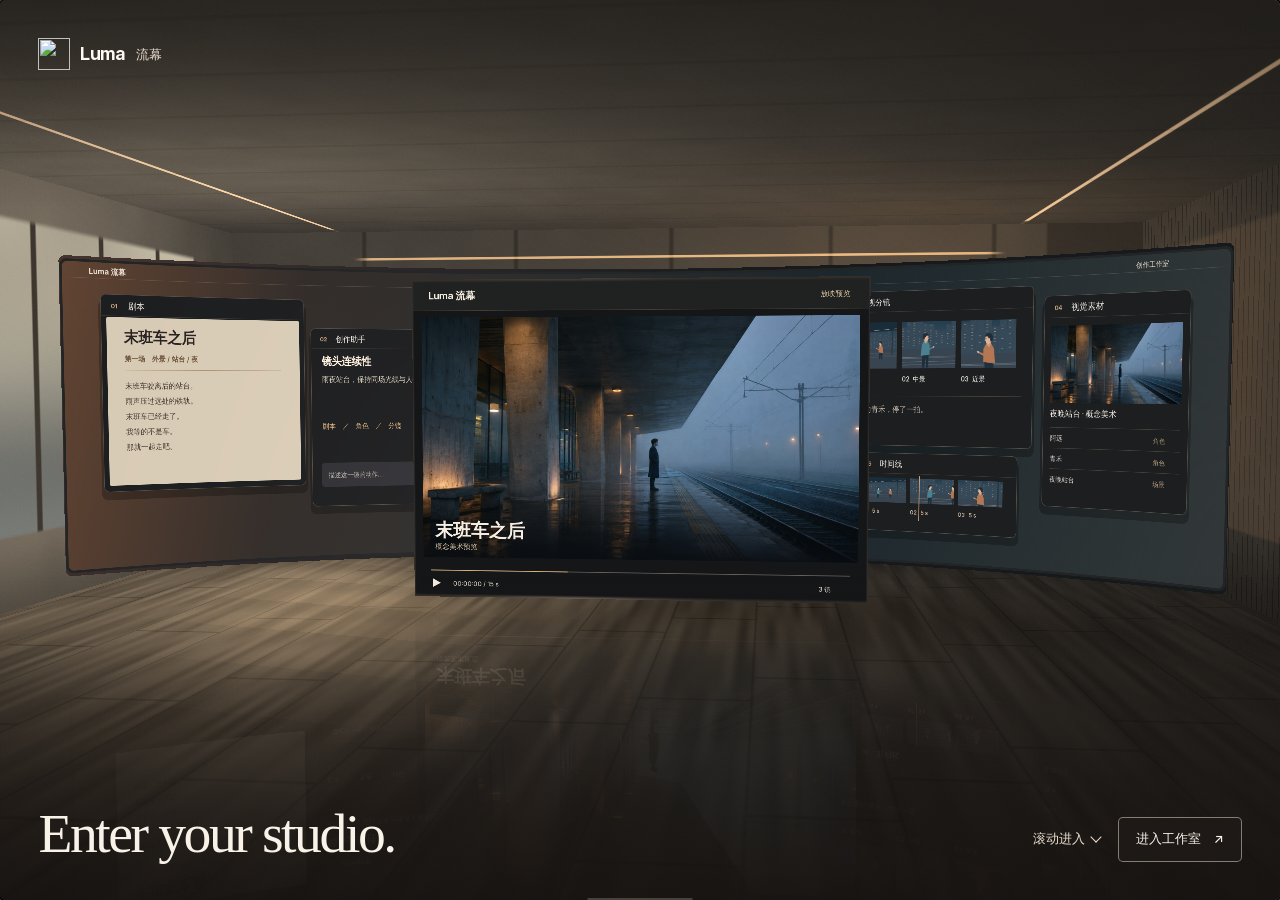
==== commit f4423102: "Add a real-time spatial entrance to Luma Studio" ====
--- a/web/index.html
+++ b/web/index.html
@@ -7,8 +7,10 @@
 <title>Luma 流幕</title>
 <link rel="icon" type="image/png" sizes="128x128" href="assets/luma-mark.png?v=clapper-cutout">
 <link rel="stylesheet" href="studio.css">
+<link rel="stylesheet" href="spatial/entrance.css">
 </head>
 <body>
+<div id="studio-surface">
 <div class="ambient" aria-hidden="true"><div class="ambient-veil"></div></div>
 <div class="app" id="app">
   <nav class="rail" id="rail" aria-label="主导航"></nav>
@@ -21,16 +23,20 @@
 <aside class="drawer" id="drawer" aria-label="生成记录" hidden></aside>
 <dialog class="modal" id="modal"></dialog>
 <div class="toasts" id="toasts" role="status" aria-live="polite"></div>
+</div>
 <script src="js/core.js"></script>
 <script src="js/logic.js"></script>
 <script src="js/gesture.js"></script>
 <script src="js/library.js"></script>
 <script src="js/script.js"></script>
 <script src="js/cast.js"></script>
+<script src="js/rehearsal.js"></script>
+<script src="js/camera.js"></script>
 <script src="js/shots.js"></script>
 <script src="js/delivery.js"></script>
 <script src="js/jobs.js"></script>
 <script src="js/settings.js"></script>
 <script src="js/app.js"></script>
+<script type="module" src="spatial/entrance.js"></script>
 </body>
 </html>
--- a/web/studio.css
+++ b/web/studio.css
@@ -57,7 +57,7 @@
 .rail-item{position:relative;width:60px;padding:8px 0 7px;border:0;border-radius:12px;background:none;color:var(--text-2);display:flex;flex-direction:column;align-items:center;gap:4px;font-size:11px;cursor:pointer}
 .rail-item:hover{color:var(--text);background:var(--glass)}
 .rail-item[aria-current="page"],.rail-item[aria-expanded="true"]{color:var(--text);background:var(--glass-2)}
-.rail-item:disabled{opacity:.28;cursor:not-allowed;background:none}
+.rail-item:disabled{opacity:.5;cursor:not-allowed;background:none}
 .rail-gap{flex:1}
 .rail-badge{position:absolute;top:3px;right:9px;min-width:16px;height:16px;padding:0 4px;border-radius:8px;background:#fff;color:#000;font-size:10px;display:grid;place-items:center}
 .topbar{grid-column:2;grid-row:1;display:flex;align-items:center;gap:14px;padding-inline:var(--workspace-gutter)}
@@ -598,3 +598,10 @@
 }
 
 @keyframes shot-sheet-in{from{opacity:0;transform:translateY(14px)}to{opacity:1;transform:none}}
+
+.rehearsal-frame{position:relative;margin:0;background:#101417;color:white;overflow:hidden;border-radius:8px}
+.rehearsal-frame [data-picture]{aspect-ratio:16/9;max-height:48dvh;display:grid;place-items:center;color:#b8c0c6}
+.rehearsal-frame.portrait [data-picture]{aspect-ratio:9/16;margin:auto}
+.rehearsal-frame img,.rehearsal-frame video{width:100%;height:100%;min-height:0;object-fit:contain}
+.rehearsal-frame figcaption{position:absolute;inset:auto 0 5%;text-align:center;text-shadow:0 1px 4px black;font-weight:600}
+[data-shots] button[aria-pressed=true]{background:var(--text);color:#17181a}
--- a/web/spatial/entrance.css
+++ b/web/spatial/entrance.css
@@ -0,0 +1,34 @@
+/* The entrance is a scroll surface above the unchanged studio. */
+.spatial-entrance{position:fixed;inset:0;z-index:10000;overflow:auto;overscroll-behavior:contain;scrollbar-width:none;touch-action:pan-y pinch-zoom;isolation:isolate;background:#1e1b19;color:#f8f2e8}
+.spatial-entrance::-webkit-scrollbar{display:none}
+.spatial-track{height:350dvh}
+.spatial-frame{height:100dvh;position:sticky;inset-block-start:0;isolation:isolate;overflow:hidden;background:#1e252a url(night-platform.jpg) center/cover}
+.spatial-frame::after{content:"";position:absolute;inset:0;pointer-events:none;background:linear-gradient(180deg,#1b18146a,transparent 23%,transparent 64%,#171310da)}
+.spatial-scene{width:100%;height:100%;display:block;position:absolute;inset:0}
+.spatial-chrome{position:absolute;inset:0;z-index:2;padding:clamp(22px,3vw,54px);display:grid;grid-template-rows:auto 1fr auto;pointer-events:none}
+.spatial-brand{grid-row:1;justify-self:start;display:flex;align-items:center;gap:10px;font-size:18px;font-weight:650;letter-spacing:-.04em;color:#fff9f3}
+.spatial-brand img{width:32px;height:32px;object-fit:contain}
+.spatial-brand span{font-size:13px;letter-spacing:.05em;font-weight:500;color:#e6dbce}
+.spatial-bottom{grid-row:3;align-self:end;display:grid;grid-template-columns:1fr auto;align-items:end;gap:clamp(18px,3vw,48px)}
+.spatial-title{font-family:"Instrument Serif","Baskerville",Georgia,serif;font-size:clamp(34px,4.35vw,81px);line-height:.99;font-weight:400;letter-spacing:-.044em;margin:0;max-width:14ch;text-wrap:balance}
+.spatial-actions{display:flex;align-items:center;gap:18px;pointer-events:auto}
+.spatial-enter,.spatial-scroll{color:inherit;font:500 13px/1.2 Inter,-apple-system,sans-serif;min-height:45px;background:none;border:0;cursor:pointer;white-space:nowrap}
+.spatial-enter{border:1px solid #f8efde78;background:#211b19b5;padding:0 17px;display:flex;align-items:center;gap:13px;border-radius:5px;transition:color .18s,background .18s,border-color .18s}
+.spatial-enter:hover{background:#eee5d8;color:#23201c;border-color:#eee5d8}
+.spatial-scroll{color:#ecded0;display:flex;align-items:center;gap:7px;padding:0}
+.spatial-scroll[hidden],.spatial-scene[hidden],.spatial-progress[hidden]{display:none}
+.spatial-scroll i{display:block;width:8px;height:8px;border-bottom:1px solid currentColor;border-right:1px solid currentColor;transform:rotate(45deg);margin-top:-4px}
+.spatial-enter:focus-visible,.spatial-scroll:focus-visible{outline:2px solid white;outline-offset:4px}
+.spatial-progress{width:105px;height:2px;position:absolute;top:auto;bottom:0;left:50%;transform:translateX(-50%);background:#fff4dd33;z-index:2}
+.spatial-progress::before{content:"";width:100%;height:100%;display:block;background:#edbe84;transform:scaleX(var(--progress,0));transform-origin:left}
+.spatial-fallback .spatial-track{height:100dvh}
+.spatial-fallback .spatial-frame::after{background:linear-gradient(180deg,#1717197d,transparent 35%,#171719e6)}
+#studio-surface.spatial-portal{position:fixed;inset:0;z-index:10001;transform-origin:0 0;overflow:hidden;contain:paint;pointer-events:none;background:#0c0d0e}
+.spatial-demo-frame{display:block;width:100%;height:100%;border:0}
+@media (max-width:650px){
+  .spatial-bottom{grid-template-columns:1fr}
+  .spatial-chrome{padding:22px 20px max(26px,env(safe-area-inset-bottom))}
+  .spatial-title{font-size:clamp(32px,9vw,50px)}
+  .spatial-actions{justify-content:space-between}
+}
+@media (prefers-reduced-motion:reduce){.spatial-enter{transition:none}}
